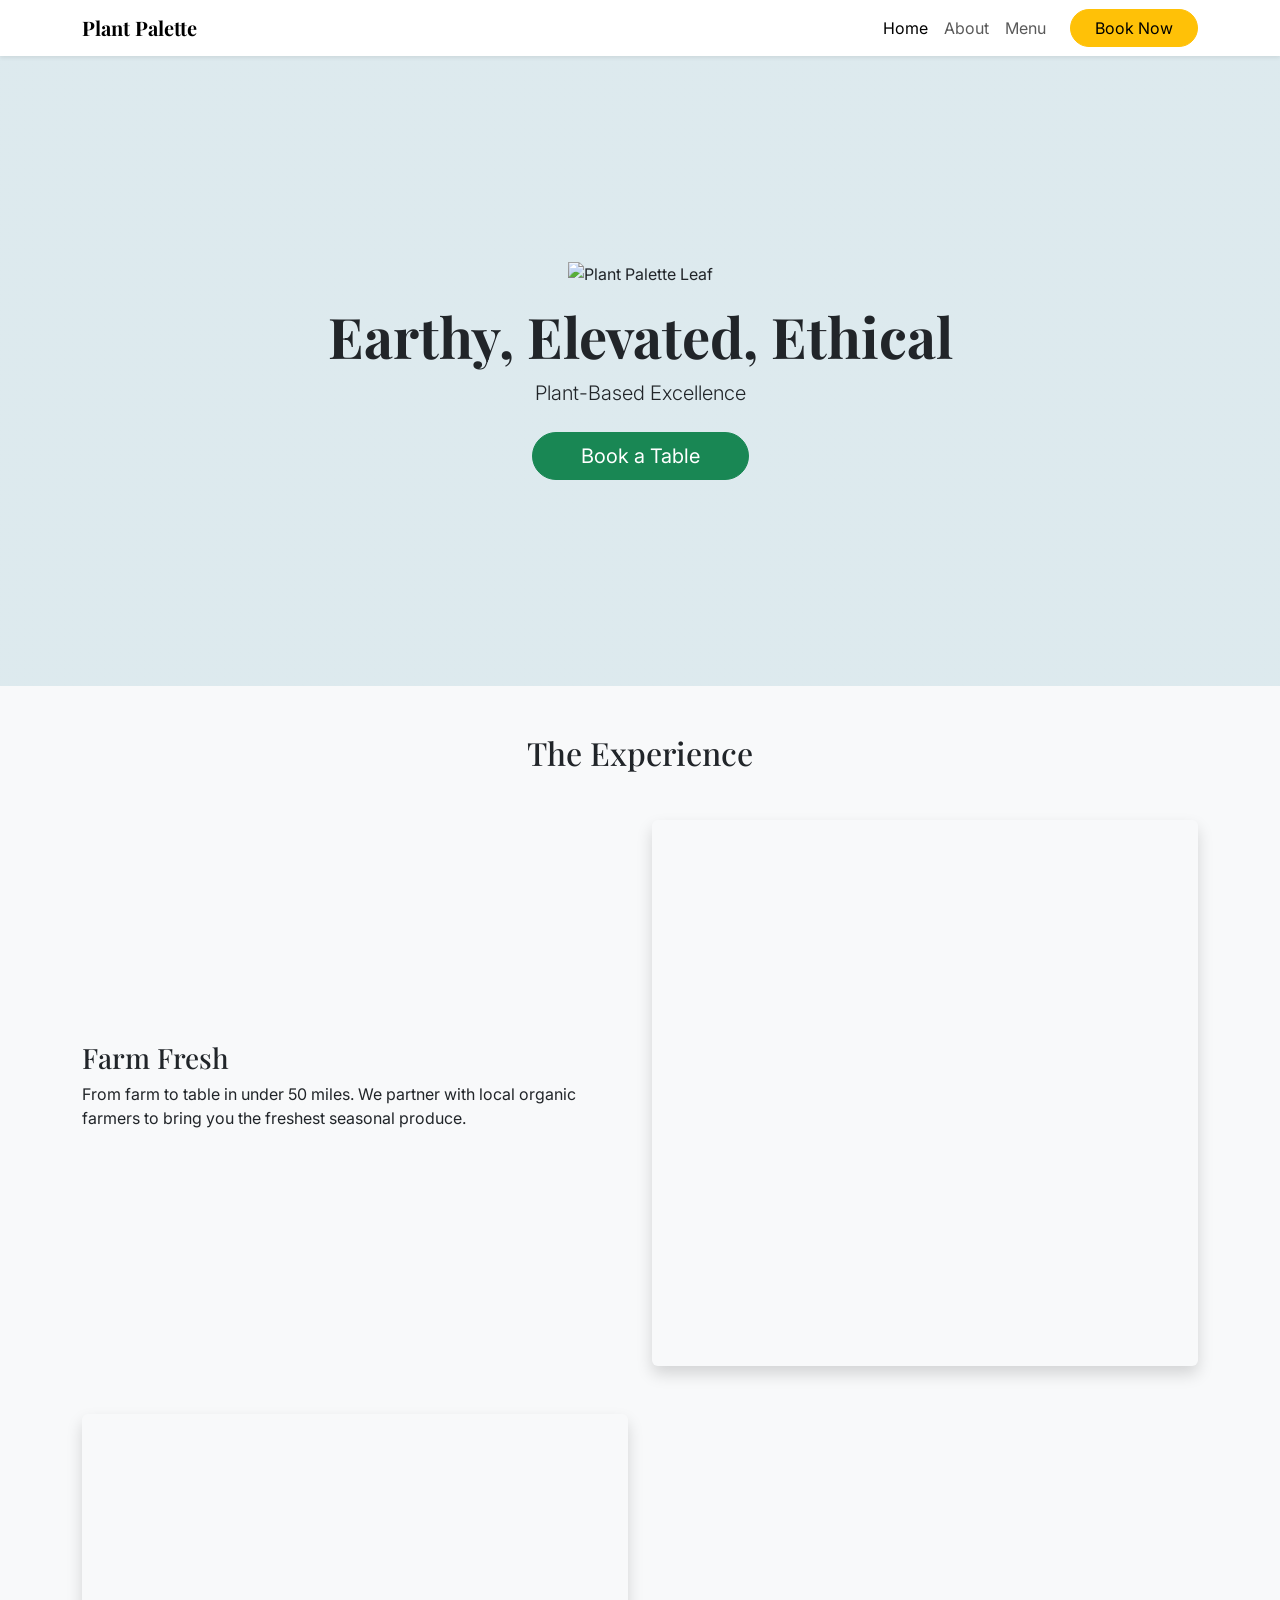
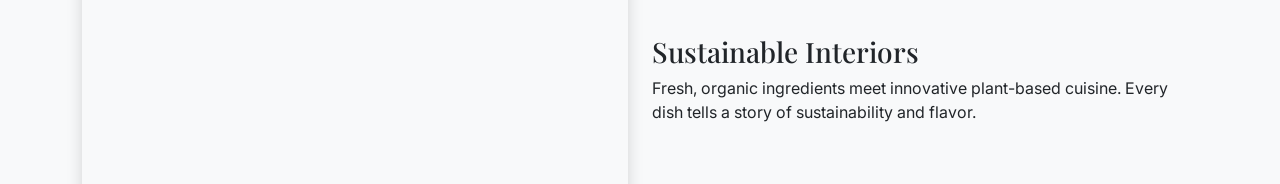
==== index.html @ f0fc2ad1 "adds basic structure + bg + fonts" ====
<!DOCTYPE html>
<html lang="en">
<head>
    <meta charset="UTF-8">
    <meta name="viewport" content="width=device-width, initial-scale=1.0">
    <title>Plant Palette - Earthy, Elevated, Ethical</title>
    <link href="https://cdn.jsdelivr.net/npm/bootstrap@5.3.0/dist/css/bootstrap.min.css" rel="stylesheet">
    <link rel="stylesheet" href="css/main.css">
</head>
<body>

    <nav class="navbar navbar-expand-md navbar-light bg-white sticky-top shadow-sm">
        <div class="container">
            <a class="navbar-brand d-flex align-items-center" href="index.html">
                <strong>Plant Palette</strong>
            </a>
            <button class="navbar-toggler" type="button" data-bs-toggle="collapse" data-bs-target="#navbarNav">
                <span class="navbar-toggler-icon"></span>
            </button>
            <div class="collapse navbar-collapse justify-content-end" id="navbarNav">
                <ul class="navbar-nav align-items-center">
                    <li class="nav-item"><a class="nav-link active" href="index.html">Home</a></li>
                    <li class="nav-item"><a class="nav-link" href="about.html">About</a></li>
                    <li class="nav-item"><a class="nav-link" href="menu.html">Menu</a></li>
                    <li class="nav-item ms-3">
                        <a class="btn btn-warning rounded-pill px-4" href="#">Book Now</a>
                    </li>
                </ul>
            </div>
        </div>
    </nav>

    <header class="hero-section text-center py-5">
        <div class="container py-5">
            <img src="img/leaf-icon.svg" alt="Plant Palette Leaf" width="80" class="mb-3">
            <h1 class="display-4 fw-bold">Earthy, Elevated, Ethical</h1>
            <p class="lead mb-4">Plant-Based Excellence</p>
            <a href="#" class="btn btn-success btn-lg rounded-pill px-5">Book a Table</a>
        </div>
    </header>

    <section class="py-5 bg-light">
        <div class="container">
            <h2 class="text-center mb-5">The Experience</h2>
            
            <div class="row align-items-center mb-5">
                <div class="col-md-6 pr-md-5">
                    <h3>Farm Fresh</h3>
                    <p>From farm to table in under 50 miles. We partner with local organic farmers to bring you the freshest seasonal produce.</p>
                </div>
                <div class="col-md-6">
                    <picture>
                        <source media="(max-width: 768px)" srcset="img/farm-fresh-sm.jpg">
                        <img src="img/farm-fresh-lg.jpg" class="img-fluid rounded shadow" alt="Fresh organic vegetables on a table">
                    </picture>
                </div>
            </div>

            <div class="row align-items-center">
                <div class="col-md-6 order-md-2 pl-md-5">
                    <h3>Sustainable Interiors</h3>
                    <p>Fresh, organic ingredients meet innovative plant-based cuisine. Every dish tells a story of sustainability and flavor.</p>
                </div>
                <div class="col-md-6 order-md-1">
                    <picture>
                        <source media="(max-width: 768px)" srcset="img/interior-sm.jpg">
                        <img src="img/interior-lg.jpg" class="img-fluid rounded shadow" alt="Person eating at a wooden table">
                    </picture>
                </div>
            </div>
        </div>
    </section>

    <section class="py-5 text-center">
        <div class="container">
            <h2 class="mb-4">Our Mission</h2>
            <blockquote class="blockquote w-75 mx-auto mb-5">
                <p>"Creating a sustainable future, one delicious meal at a time. Our commitment goes beyond food."</p>
            </blockquote>
            
            <div class="row text-center mt-5">
                <div class="col-md-4 mb-4">
                    <img src="img/icon-organic.svg" alt="Organic" width="50" class="mb-3">
                    <h4 class="h5">Organic</h4>
                </div>
                <div class="col-md-4 mb-4">
                    <img src="img/icon-local.svg" alt="Local" width="50" class="mb-3">
                    <h4 class="h5">Local</h4>
                </div>
                <div class="col-md-4 mb-4">
                    <img src="img/icon-fairtrade.svg" alt="Fair Trade" width="50" class="mb-3">
                    <h4 class="h5">Fair Trade</h4>
                </div>
            </div>
        </div>
    </section>

    <footer class="bg-dark text-white py-5">
        <div class="container">
            <div class="row">
                <div class="col-md-4 mb-4">
                    <h5>Address & Hours</h5>
                    <p class="mb-0">1080 Wellington West<br>
                    Mon-Thu: 11am-9pm<br>
                    Fri-Sat: 11am-10pm</p>
                </div>
                <div class="col-md-4 mb-4 text-center">
                    <h5>Follow Us</h5>
                    <a href="#" class="text-white me-2">FB</a>
                    <a href="#" class="text-white me-2">IG</a>
                    <a href="#" class="text-white">TW</a>
                </div>
                <div class="col-md-4 mb-4 text-md-end">
                    <h5>Quick Links</h5>
                    <ul class="list-unstyled">
                        <li><a href="menu.html" class="text-white-50 text-decoration-none">Menu</a></li>
                        <li><a href="about.html" class="text-white-50 text-decoration-none">About Us</a></li>
                        <li><a href="#" class="text-white-50 text-decoration-none">Contact</a></li>
                    </ul>
                </div>
            </div>
            <div class="border-top border-secondary pt-3 mt-3 text-center text-white-50 small">
                &copy; 2024 Plant Palette. All rights reserved.
            </div>
        </div>
    </footer>

    <script src="https://cdn.jsdelivr.net/npm/bootstrap@5.3.0/dist/js/bootstrap.bundle.min.js"></script>
</body>
</html>
---- css/main.css ----
/* import google fonts */
@import url('https://fonts.googleapis.com/css2?family=Playfair+Display:wght@700&family=Inter:wght@400;500;600&display=swap');

:root {
    /* customizing boostrap variables to match the wireframe palette */
    --bs-success: #689f38; /* Forest Green for Book a Table */
    --bs-success-rgb: 104, 159, 56;
    
    --bs-warning: #fbc02d; /* Golden Yellow for Book Now */
    --bs-warning-rgb: 251, 192, 45;
    
    --bs-font-sans-serif: 'Inter', sans-serif;
    --bs-body-font-family: var(--bs-font-sans-serif);
}

/* applying the serif font to headings for  elevated look */
h1, h2, h3, h4, h5, h6, .navbar-brand strong {
    font-family: 'Playfair Display', serif;
}

/* hero sect custom */
.hero-section {
    /* uses a linear gradient overlay to ensure text readability over the bg image */
    background: linear-gradient(rgba(215, 230, 235, 0.85), rgba(215, 230, 235, 0.85)), url('../img/hero-bg.jpg');
    background-size: cover;
    background-position: center;
    background-repeat: no-repeat;
    min-height: 70vh;
    display: flex;
    align-items: center;
}

/* Ensure images in the responsive picture tags behave */
picture img {
    width: 100%;
    height: auto;
    object-fit: cover;
}
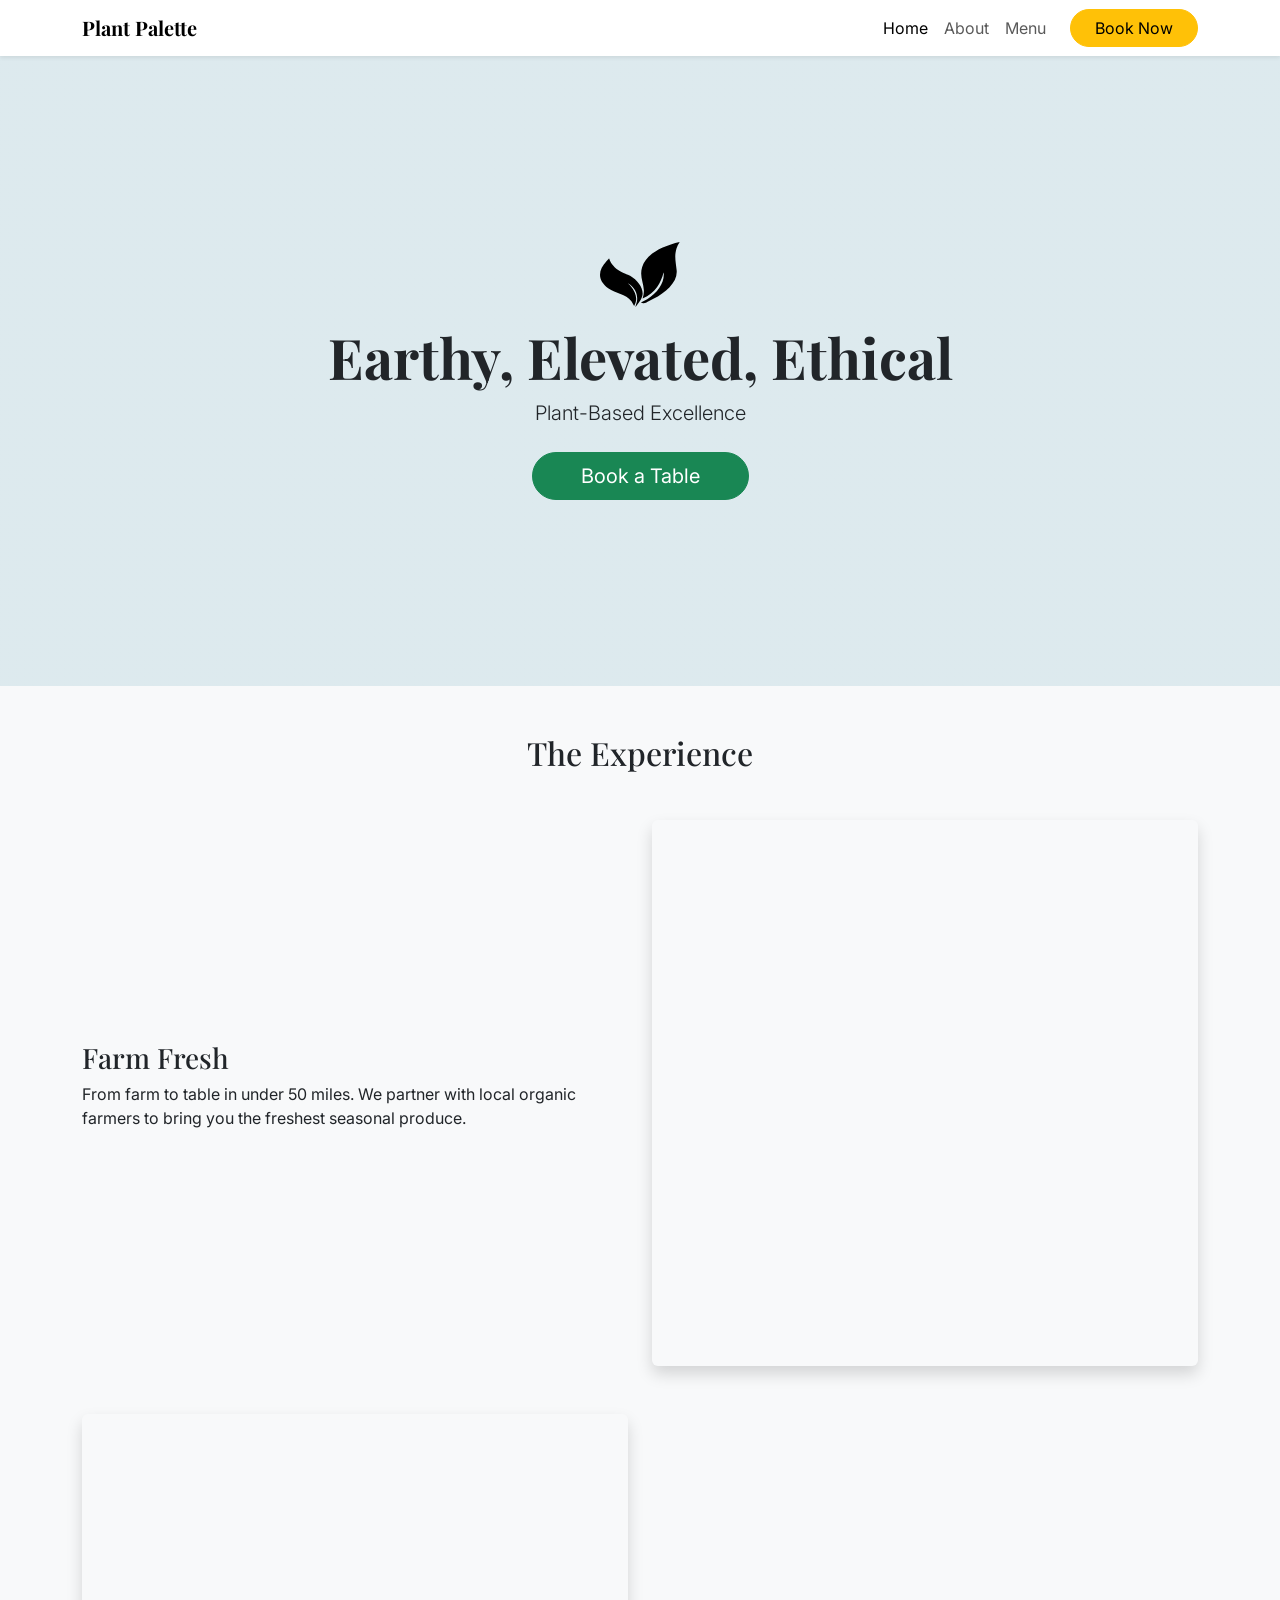
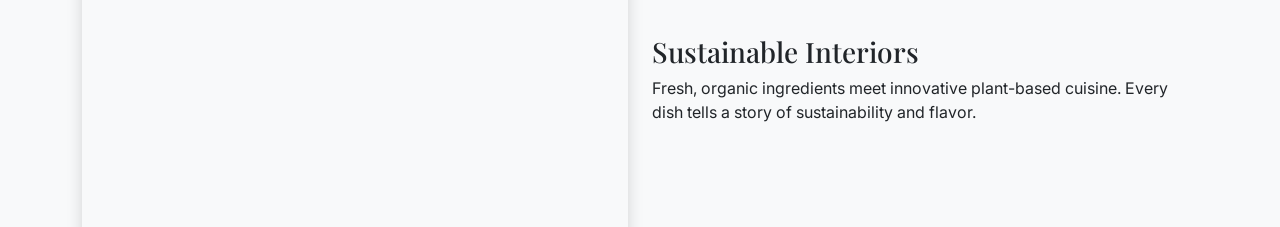
==== commit a5a1ac9f: "adds imgs to folder" ====
--- a/index.html
+++ b/index.html
@@ -63,8 +63,8 @@
                 </div>
                 <div class="col-md-6 order-md-1">
                     <picture>
-                        <source media="(max-width: 768px)" srcset="img/interior-sm.jpg">
-                        <img src="img/interior-lg.jpg" class="img-fluid rounded shadow" alt="Person eating at a wooden table">
+                        <source media="(max-width: 768px)" srcset="img/person-sm.jpg">
+                        <img src="img/person-lg.jpg" class="img-fluid rounded shadow" alt="Person eating at a wooden table">
                     </picture>
                 </div>
             </div>
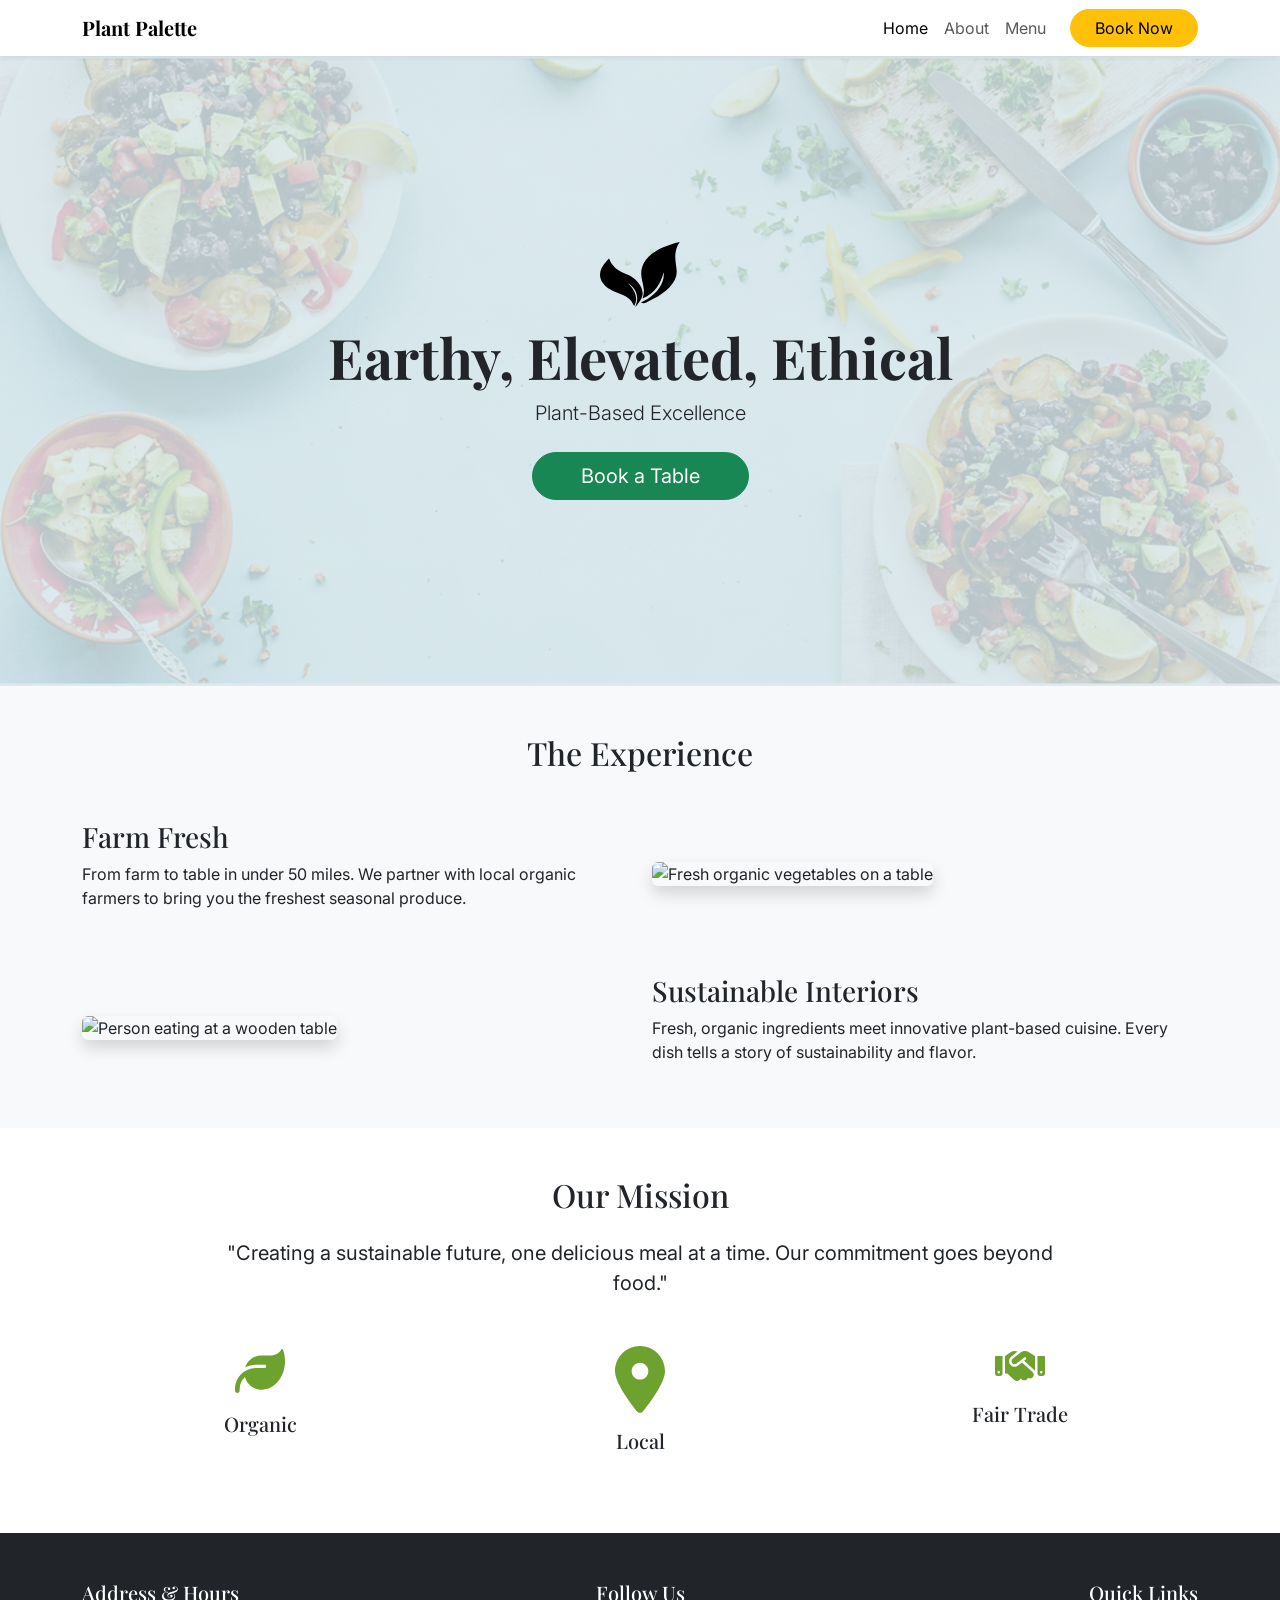
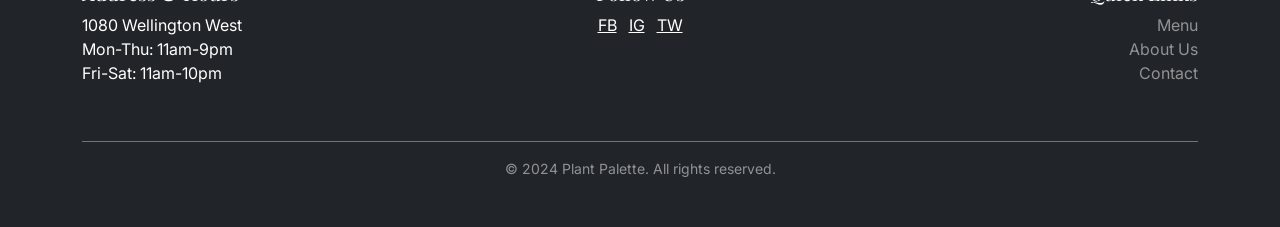
==== commit df0f1574: "typos" ====
--- a/index.html
+++ b/index.html
@@ -50,7 +50,7 @@
                 </div>
                 <div class="col-md-6">
                     <picture>
-                        <source media="(max-width: 768px)" srcset="img/farm-fresh-sm.jpg">
+                        <source media="(max-width: 768px)" srcset="img/farm-fresh-lg.jpg">
                         <img src="img/farm-fresh-lg.jpg" class="img-fluid rounded shadow" alt="Fresh organic vegetables on a table">
                     </picture>
                 </div>
@@ -63,7 +63,7 @@
                 </div>
                 <div class="col-md-6 order-md-1">
                     <picture>
-                        <source media="(max-width: 768px)" srcset="img/person-sm.jpg">
+                        <source media="(max-width: 768px)" srcset="img/person-lg.jpg">
                         <img src="img/person-lg.jpg" class="img-fluid rounded shadow" alt="Person eating at a wooden table">
                     </picture>
                 </div>
--- a/css/main.css
+++ b/css/main.css
@@ -21,7 +21,7 @@
 /* hero sect custom */
 .hero-section {
     /* uses a linear gradient overlay to ensure text readability over the bg image */
-    background: linear-gradient(rgba(215, 230, 235, 0.85), rgba(215, 230, 235, 0.85)), url('../img/hero-bg.jpg');
+    background: linear-gradient(rgba(215, 230, 235, 0.85), rgba(215, 230, 235, 0.85)), url('../img/hero-bg.png');
     background-size: cover;
     background-position: center;
     background-repeat: no-repeat;
